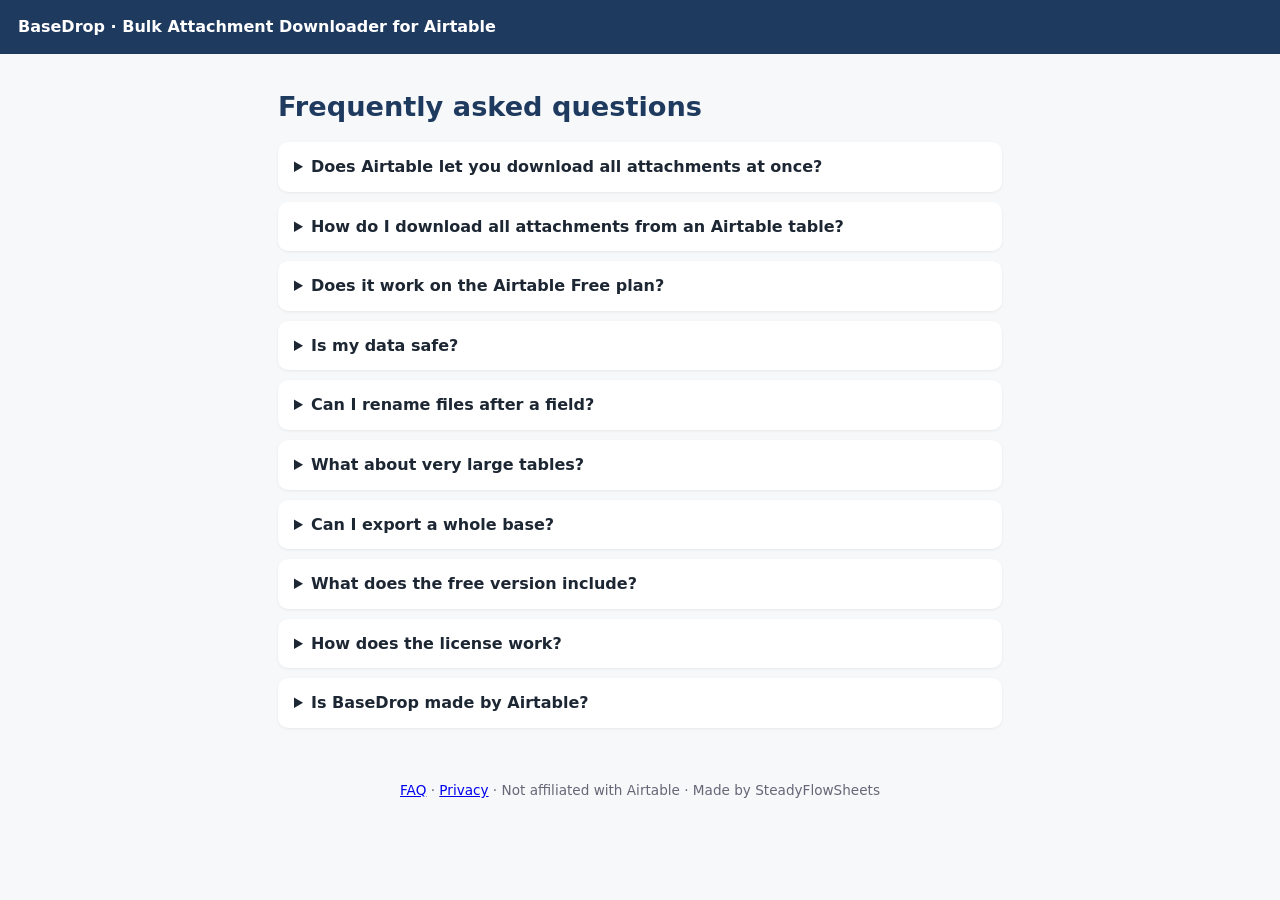
==== faq.html @ 6b37a3b2 "BaseDrop landing site" ====
<!doctype html><html lang="en"><head><meta charset="utf-8"><meta name="viewport" content="width=device-width,initial-scale=1"><title>BaseDrop FAQ – Bulk Download Airtable Attachments</title><meta name="description" content="Answers about downloading all Airtable attachments: Free plan API limits, privacy, renaming, large tables and licensing."><link rel="canonical" href="https://haihan19955.github.io/basedrop/faq.html"><meta property="og:title" content="BaseDrop FAQ – Bulk Download Airtable Attachments"><meta property="og:description" content="Answers about downloading all Airtable attachments: Free plan API limits, privacy, renaming, large tables and licensing."><meta property="og:image" content="https://haihan19955.github.io/basedrop/screenshot.png"><meta name="twitter:card" content="summary_large_image"><link rel="icon" href="icon.png"><link rel="stylesheet" href="style.css"><script type="application/ld+json">{"@context": "https://schema.org", "@type": "FAQPage", "mainEntity": [{"@type": "Question", "name": "Does Airtable let you download all attachments at once?", "acceptedAnswer": {"@type": "Answer", "text": "Not natively. Airtable has no built-in button to download every attachment in a table, so you normally open each file one by one. BaseDrop adds that missing bulk download."}}, {"@type": "Question", "name": "How do I download all attachments from an Airtable table?", "acceptedAnswer": {"@type": "Answer", "text": "Install BaseDrop, paste a read-only personal access token, pick the base, table (and optionally a view) and the attachment fields, then click Download ZIP. Every file is saved into organized ZIP files with an index.csv."}}, {"@type": "Question", "name": "Does it work on the Airtable Free plan?", "acceptedAnswer": {"@type": "Answer", "text": "Yes. BaseDrop uses the official Airtable Web API, which is available on the Free plan. Listing records costs 1 API call per 100 records (Free plan: 1,000 calls per workspace per month). Downloading the files themselves does not use API calls, and BaseDrop shows exactly how many calls each run used."}}, {"@type": "Question", "name": "Is my data safe?", "acceptedAnswer": {"@type": "Answer", "text": "Your token is stored only in your browser and only sent to api.airtable.com. Files go straight from Airtable's file servers to your computer \u2013 they never pass through a BaseDrop server. The token only needs read scopes."}}, {"@type": "Question", "name": "Can I rename files after a field?", "acceptedAnswer": {"@type": "Answer", "text": "Yes (Pro). Use templates such as {field:Client} - {field:Name} - {n}, and optionally put each record in its own folder, including nested folders like {field:Status}/{field:Name}."}}, {"@type": "Question", "name": "What about very large tables?", "acceptedAnswer": {"@type": "Answer", "text": "BaseDrop downloads with rate-limit-safe pacing (under Airtable's 5 requests/second), retries failed files, and splits big exports into multiple ZIP parts so your browser does not run out of memory."}}, {"@type": "Question", "name": "Can I export a whole base?", "acceptedAnswer": {"@type": "Answer", "text": "Yes (Pro). Whole-base mode exports every table that has attachment fields, one folder per table."}}, {"@type": "Question", "name": "What does the free version include?", "acceptedAnswer": {"@type": "Answer", "text": "Up to 50 files per run with original file names, from any table or view, plus index.csv. Pro removes the limit and unlocks renaming, folders and whole-base export."}}, {"@type": "Question", "name": "How does the license work?", "acceptedAnswer": {"@type": "Answer", "text": "Pro is a one-time purchase on Payhip. You receive a license key by email; paste it into BaseDrop. One key works on up to 3 of your own browsers. Refunds automatically deactivate the key."}}, {"@type": "Question", "name": "Is BaseDrop made by Airtable?", "acceptedAnswer": {"@type": "Answer", "text": "No. BaseDrop is an independent tool and is not affiliated with or endorsed by Airtable."}}]}</script></head><body><header><a href="./">BaseDrop · Bulk Attachment Downloader for Airtable</a></header><main><h1>Frequently asked questions</h1><details><summary>Does Airtable let you download all attachments at once?</summary><p>Not natively. Airtable has no built-in button to download every attachment in a table, so you normally open each file one by one. BaseDrop adds that missing bulk download.</p></details><details><summary>How do I download all attachments from an Airtable table?</summary><p>Install BaseDrop, paste a read-only personal access token, pick the base, table (and optionally a view) and the attachment fields, then click Download ZIP. Every file is saved into organized ZIP files with an index.csv.</p></details><details><summary>Does it work on the Airtable Free plan?</summary><p>Yes. BaseDrop uses the official Airtable Web API, which is available on the Free plan. Listing records costs 1 API call per 100 records (Free plan: 1,000 calls per workspace per month). Downloading the files themselves does not use API calls, and BaseDrop shows exactly how many calls each run used.</p></details><details><summary>Is my data safe?</summary><p>Your token is stored only in your browser and only sent to api.airtable.com. Files go straight from Airtable&#x27;s file servers to your computer – they never pass through a BaseDrop server. The token only needs read scopes.</p></details><details><summary>Can I rename files after a field?</summary><p>Yes (Pro). Use templates such as {field:Client} - {field:Name} - {n}, and optionally put each record in its own folder, including nested folders like {field:Status}/{field:Name}.</p></details><details><summary>What about very large tables?</summary><p>BaseDrop downloads with rate-limit-safe pacing (under Airtable&#x27;s 5 requests/second), retries failed files, and splits big exports into multiple ZIP parts so your browser does not run out of memory.</p></details><details><summary>Can I export a whole base?</summary><p>Yes (Pro). Whole-base mode exports every table that has attachment fields, one folder per table.</p></details><details><summary>What does the free version include?</summary><p>Up to 50 files per run with original file names, from any table or view, plus index.csv. Pro removes the limit and unlocks renaming, folders and whole-base export.</p></details><details><summary>How does the license work?</summary><p>Pro is a one-time purchase on Payhip. You receive a license key by email; paste it into BaseDrop. One key works on up to 3 of your own browsers. Refunds automatically deactivate the key.</p></details><details><summary>Is BaseDrop made by Airtable?</summary><p>No. BaseDrop is an independent tool and is not affiliated with or endorsed by Airtable.</p></details></main><footer><a href="faq.html">FAQ</a> · <a href="privacy.html">Privacy</a> · Not affiliated with Airtable · Made by SteadyFlowSheets</footer></body></html>
---- style.css ----
*{box-sizing:border-box}body{margin:0;font-family:system-ui,-apple-system,Segoe UI,Roboto,sans-serif;color:#1d2733;background:#f6f8fa;line-height:1.6}
header{background:#1F3A5F;color:#fff;padding:14px 18px}header a{color:#fff;text-decoration:none;font-weight:700}main{max-width:760px;margin:auto;padding:18px}
h1{color:#1F3A5F;font-size:1.7rem;line-height:1.25}h2{color:#2A9D8F}.card{background:#fff;border-radius:12px;padding:18px;box-shadow:0 1px 4px #0001;margin:16px 0}
label{display:block;margin:10px 0 4px;font-weight:600}input,select{width:100%;padding:10px;font-size:1rem;border:1px solid #ccd;border-radius:8px}
button{background:#2A9D8F;color:#fff;border:0;padding:12px 18px;border-radius:8px;font-size:1rem;margin-top:12px;cursor:pointer}
.res{background:#eef7f6;border-radius:8px;padding:12px;margin-top:14px}.cta{border-left:5px solid #2A9D8F}.cta a.btn{display:inline-block;background:#1F3A5F;color:#fff;padding:10px 16px;border-radius:8px;text-decoration:none;margin:4px 6px 0 0}
table{width:100%;border-collapse:collapse}td{padding:6px;border-bottom:1px solid #eee}.row{display:grid;grid-template-columns:1fr 1fr 1fr;gap:6px}
footer{text-align:center;font-size:.85rem;color:#667;padding:24px}ul.tools li{margin:10px 0}.hero{text-align:center;padding:10px 0}.hero img.shot{max-width:100%;border-radius:12px;box-shadow:0 6px 24px #0002;margin-top:14px}
.btn{display:inline-block;background:#1F3A5F;color:#fff;padding:12px 20px;border-radius:8px;text-decoration:none;font-weight:700;margin:6px}.btn.alt{background:#2A9D8F}
.grid{display:grid;grid-template-columns:1fr 1fr;gap:12px}@media(max-width:640px){.grid{grid-template-columns:1fr}}
details{background:#fff;border-radius:10px;padding:12px 16px;margin:10px 0;box-shadow:0 1px 3px #0001}summary{font-weight:700;cursor:pointer}
.price td{padding:8px}.price th{text-align:left;padding:8px;border-bottom:2px solid #1F3A5F}
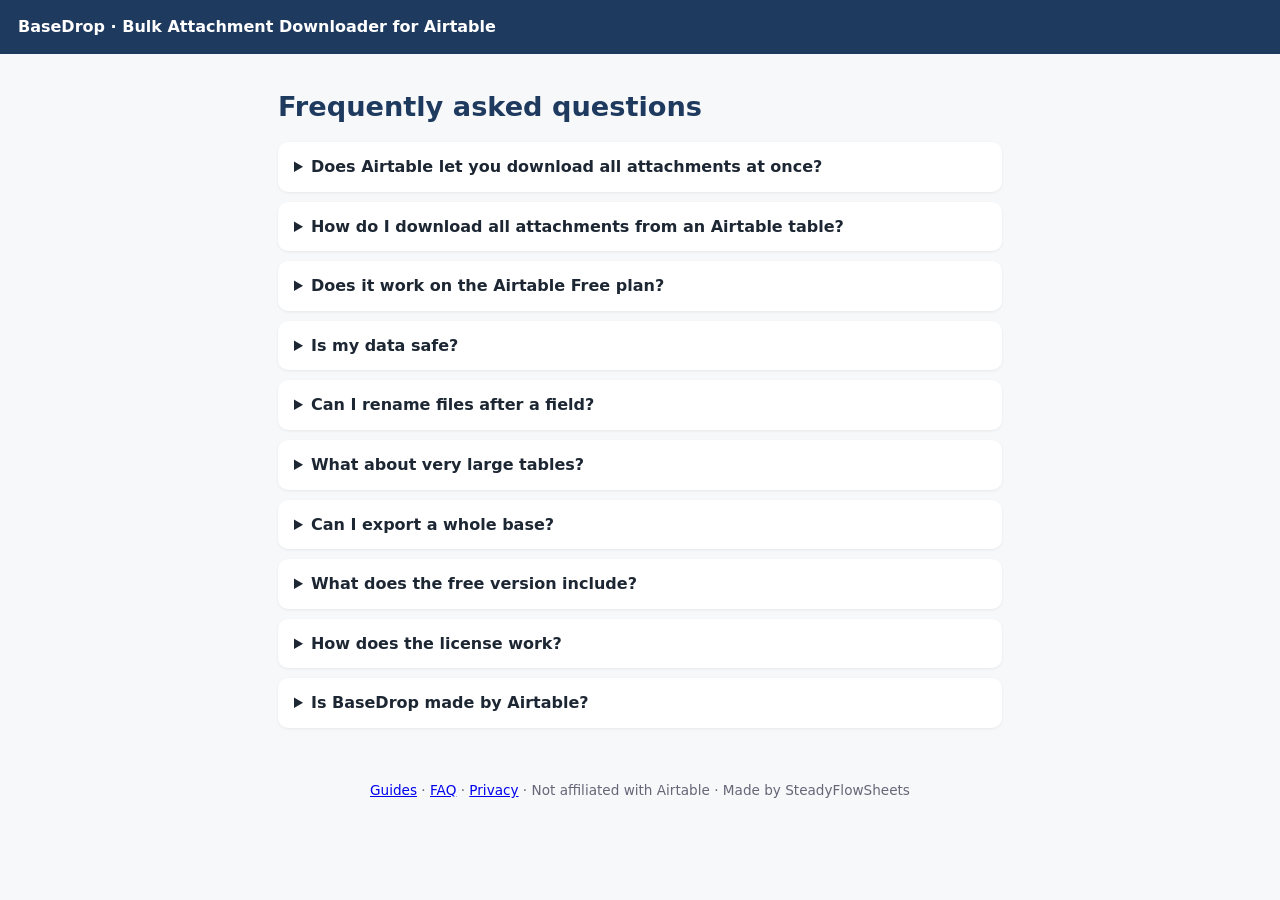
==== commit 90e6bd81: "Add 5 Airtable attachment guides, guides index, sitemap" ====
--- a/faq.html
+++ b/faq.html
@@ -1 +1 @@
-<!doctype html><html lang="en"><head><meta charset="utf-8"><meta name="viewport" content="width=device-width,initial-scale=1"><title>BaseDrop FAQ – Bulk Download Airtable Attachments</title><meta name="description" content="Answers about downloading all Airtable attachments: Free plan API limits, privacy, renaming, large tables and licensing."><link rel="canonical" href="https://haihan19955.github.io/basedrop/faq.html"><meta property="og:title" content="BaseDrop FAQ – Bulk Download Airtable Attachments"><meta property="og:description" content="Answers about downloading all Airtable attachments: Free plan API limits, privacy, renaming, large tables and licensing."><meta property="og:image" content="https://haihan19955.github.io/basedrop/screenshot.png"><meta name="twitter:card" content="summary_large_image"><link rel="icon" href="icon.png"><link rel="stylesheet" href="style.css"><script type="application/ld+json">{"@context": "https://schema.org", "@type": "FAQPage", "mainEntity": [{"@type": "Question", "name": "Does Airtable let you download all attachments at once?", "acceptedAnswer": {"@type": "Answer", "text": "Not natively. Airtable has no built-in button to download every attachment in a table, so you normally open each file one by one. BaseDrop adds that missing bulk download."}}, {"@type": "Question", "name": "How do I download all attachments from an Airtable table?", "acceptedAnswer": {"@type": "Answer", "text": "Install BaseDrop, paste a read-only personal access token, pick the base, table (and optionally a view) and the attachment fields, then click Download ZIP. Every file is saved into organized ZIP files with an index.csv."}}, {"@type": "Question", "name": "Does it work on the Airtable Free plan?", "acceptedAnswer": {"@type": "Answer", "text": "Yes. BaseDrop uses the official Airtable Web API, which is available on the Free plan. Listing records costs 1 API call per 100 records (Free plan: 1,000 calls per workspace per month). Downloading the files themselves does not use API calls, and BaseDrop shows exactly how many calls each run used."}}, {"@type": "Question", "name": "Is my data safe?", "acceptedAnswer": {"@type": "Answer", "text": "Your token is stored only in your browser and only sent to api.airtable.com. Files go straight from Airtable's file servers to your computer \u2013 they never pass through a BaseDrop server. The token only needs read scopes."}}, {"@type": "Question", "name": "Can I rename files after a field?", "acceptedAnswer": {"@type": "Answer", "text": "Yes (Pro). Use templates such as {field:Client} - {field:Name} - {n}, and optionally put each record in its own folder, including nested folders like {field:Status}/{field:Name}."}}, {"@type": "Question", "name": "What about very large tables?", "acceptedAnswer": {"@type": "Answer", "text": "BaseDrop downloads with rate-limit-safe pacing (under Airtable's 5 requests/second), retries failed files, and splits big exports into multiple ZIP parts so your browser does not run out of memory."}}, {"@type": "Question", "name": "Can I export a whole base?", "acceptedAnswer": {"@type": "Answer", "text": "Yes (Pro). Whole-base mode exports every table that has attachment fields, one folder per table."}}, {"@type": "Question", "name": "What does the free version include?", "acceptedAnswer": {"@type": "Answer", "text": "Up to 50 files per run with original file names, from any table or view, plus index.csv. Pro removes the limit and unlocks renaming, folders and whole-base export."}}, {"@type": "Question", "name": "How does the license work?", "acceptedAnswer": {"@type": "Answer", "text": "Pro is a one-time purchase on Payhip. You receive a license key by email; paste it into BaseDrop. One key works on up to 3 of your own browsers. Refunds automatically deactivate the key."}}, {"@type": "Question", "name": "Is BaseDrop made by Airtable?", "acceptedAnswer": {"@type": "Answer", "text": "No. BaseDrop is an independent tool and is not affiliated with or endorsed by Airtable."}}]}</script></head><body><header><a href="./">BaseDrop · Bulk Attachment Downloader for Airtable</a></header><main><h1>Frequently asked questions</h1><details><summary>Does Airtable let you download all attachments at once?</summary><p>Not natively. Airtable has no built-in button to download every attachment in a table, so you normally open each file one by one. BaseDrop adds that missing bulk download.</p></details><details><summary>How do I download all attachments from an Airtable table?</summary><p>Install BaseDrop, paste a read-only personal access token, pick the base, table (and optionally a view) and the attachment fields, then click Download ZIP. Every file is saved into organized ZIP files with an index.csv.</p></details><details><summary>Does it work on the Airtable Free plan?</summary><p>Yes. BaseDrop uses the official Airtable Web API, which is available on the Free plan. Listing records costs 1 API call per 100 records (Free plan: 1,000 calls per workspace per month). Downloading the files themselves does not use API calls, and BaseDrop shows exactly how many calls each run used.</p></details><details><summary>Is my data safe?</summary><p>Your token is stored only in your browser and only sent to api.airtable.com. Files go straight from Airtable&#x27;s file servers to your computer – they never pass through a BaseDrop server. The token only needs read scopes.</p></details><details><summary>Can I rename files after a field?</summary><p>Yes (Pro). Use templates such as {field:Client} - {field:Name} - {n}, and optionally put each record in its own folder, including nested folders like {field:Status}/{field:Name}.</p></details><details><summary>What about very large tables?</summary><p>BaseDrop downloads with rate-limit-safe pacing (under Airtable&#x27;s 5 requests/second), retries failed files, and splits big exports into multiple ZIP parts so your browser does not run out of memory.</p></details><details><summary>Can I export a whole base?</summary><p>Yes (Pro). Whole-base mode exports every table that has attachment fields, one folder per table.</p></details><details><summary>What does the free version include?</summary><p>Up to 50 files per run with original file names, from any table or view, plus index.csv. Pro removes the limit and unlocks renaming, folders and whole-base export.</p></details><details><summary>How does the license work?</summary><p>Pro is a one-time purchase on Payhip. You receive a license key by email; paste it into BaseDrop. One key works on up to 3 of your own browsers. Refunds automatically deactivate the key.</p></details><details><summary>Is BaseDrop made by Airtable?</summary><p>No. BaseDrop is an independent tool and is not affiliated with or endorsed by Airtable.</p></details></main><footer><a href="faq.html">FAQ</a> · <a href="privacy.html">Privacy</a> · Not affiliated with Airtable · Made by SteadyFlowSheets</footer></body></html>+<!doctype html><html lang="en"><head><meta charset="utf-8"><meta name="viewport" content="width=device-width,initial-scale=1"><title>BaseDrop FAQ – Bulk Download Airtable Attachments</title><meta name="description" content="Answers about downloading all Airtable attachments: Free plan API limits, privacy, renaming, large tables and licensing."><link rel="canonical" href="https://haihan19955.github.io/basedrop/faq.html"><meta property="og:title" content="BaseDrop FAQ – Bulk Download Airtable Attachments"><meta property="og:description" content="Answers about downloading all Airtable attachments: Free plan API limits, privacy, renaming, large tables and licensing."><meta property="og:image" content="https://haihan19955.github.io/basedrop/screenshot.png"><meta name="twitter:card" content="summary_large_image"><link rel="icon" href="icon.png"><link rel="stylesheet" href="style.css"><script type="application/ld+json">{"@context": "https://schema.org", "@type": "FAQPage", "mainEntity": [{"@type": "Question", "name": "Does Airtable let you download all attachments at once?", "acceptedAnswer": {"@type": "Answer", "text": "Not natively. Airtable has no built-in button to download every attachment in a table, so you normally open each file one by one. BaseDrop adds that missing bulk download."}}, {"@type": "Question", "name": "How do I download all attachments from an Airtable table?", "acceptedAnswer": {"@type": "Answer", "text": "Install BaseDrop, paste a read-only personal access token, pick the base, table (and optionally a view) and the attachment fields, then click Download ZIP. Every file is saved into organized ZIP files with an index.csv."}}, {"@type": "Question", "name": "Does it work on the Airtable Free plan?", "acceptedAnswer": {"@type": "Answer", "text": "Yes. BaseDrop uses the official Airtable Web API, which is available on the Free plan. Listing records costs 1 API call per 100 records (Free plan: 1,000 calls per workspace per month). Downloading the files themselves does not use API calls, and BaseDrop shows exactly how many calls each run used."}}, {"@type": "Question", "name": "Is my data safe?", "acceptedAnswer": {"@type": "Answer", "text": "Your token is stored only in your browser and only sent to api.airtable.com. Files go straight from Airtable's file servers to your computer \u2013 they never pass through a BaseDrop server. The token only needs read scopes."}}, {"@type": "Question", "name": "Can I rename files after a field?", "acceptedAnswer": {"@type": "Answer", "text": "Yes (Pro). Use templates such as {field:Client} - {field:Name} - {n}, and optionally put each record in its own folder, including nested folders like {field:Status}/{field:Name}."}}, {"@type": "Question", "name": "What about very large tables?", "acceptedAnswer": {"@type": "Answer", "text": "BaseDrop downloads with rate-limit-safe pacing (under Airtable's 5 requests/second), retries failed files, and splits big exports into multiple ZIP parts so your browser does not run out of memory."}}, {"@type": "Question", "name": "Can I export a whole base?", "acceptedAnswer": {"@type": "Answer", "text": "Yes (Pro). Whole-base mode exports every table that has attachment fields, one folder per table."}}, {"@type": "Question", "name": "What does the free version include?", "acceptedAnswer": {"@type": "Answer", "text": "Up to 50 files per run with original file names, from any table or view, plus index.csv. Pro removes the limit and unlocks renaming, folders and whole-base export."}}, {"@type": "Question", "name": "How does the license work?", "acceptedAnswer": {"@type": "Answer", "text": "Pro is a one-time purchase on Payhip. You receive a license key by email; paste it into BaseDrop. One key works on up to 3 of your own browsers. Refunds automatically deactivate the key."}}, {"@type": "Question", "name": "Is BaseDrop made by Airtable?", "acceptedAnswer": {"@type": "Answer", "text": "No. BaseDrop is an independent tool and is not affiliated with or endorsed by Airtable."}}]}</script></head><body><header><a href="./">BaseDrop · Bulk Attachment Downloader for Airtable</a></header><main><h1>Frequently asked questions</h1><details><summary>Does Airtable let you download all attachments at once?</summary><p>Not natively. Airtable has no built-in button to download every attachment in a table, so you normally open each file one by one. BaseDrop adds that missing bulk download.</p></details><details><summary>How do I download all attachments from an Airtable table?</summary><p>Install BaseDrop, paste a read-only personal access token, pick the base, table (and optionally a view) and the attachment fields, then click Download ZIP. Every file is saved into organized ZIP files with an index.csv.</p></details><details><summary>Does it work on the Airtable Free plan?</summary><p>Yes. BaseDrop uses the official Airtable Web API, which is available on the Free plan. Listing records costs 1 API call per 100 records (Free plan: 1,000 calls per workspace per month). Downloading the files themselves does not use API calls, and BaseDrop shows exactly how many calls each run used.</p></details><details><summary>Is my data safe?</summary><p>Your token is stored only in your browser and only sent to api.airtable.com. Files go straight from Airtable&#x27;s file servers to your computer – they never pass through a BaseDrop server. The token only needs read scopes.</p></details><details><summary>Can I rename files after a field?</summary><p>Yes (Pro). Use templates such as {field:Client} - {field:Name} - {n}, and optionally put each record in its own folder, including nested folders like {field:Status}/{field:Name}.</p></details><details><summary>What about very large tables?</summary><p>BaseDrop downloads with rate-limit-safe pacing (under Airtable&#x27;s 5 requests/second), retries failed files, and splits big exports into multiple ZIP parts so your browser does not run out of memory.</p></details><details><summary>Can I export a whole base?</summary><p>Yes (Pro). Whole-base mode exports every table that has attachment fields, one folder per table.</p></details><details><summary>What does the free version include?</summary><p>Up to 50 files per run with original file names, from any table or view, plus index.csv. Pro removes the limit and unlocks renaming, folders and whole-base export.</p></details><details><summary>How does the license work?</summary><p>Pro is a one-time purchase on Payhip. You receive a license key by email; paste it into BaseDrop. One key works on up to 3 of your own browsers. Refunds automatically deactivate the key.</p></details><details><summary>Is BaseDrop made by Airtable?</summary><p>No. BaseDrop is an independent tool and is not affiliated with or endorsed by Airtable.</p></details></main><footer><a href="guides.html">Guides</a> · <a href="faq.html">FAQ</a> · <a href="privacy.html">Privacy</a> · Not affiliated with Airtable · Made by SteadyFlowSheets</footer></body></html>
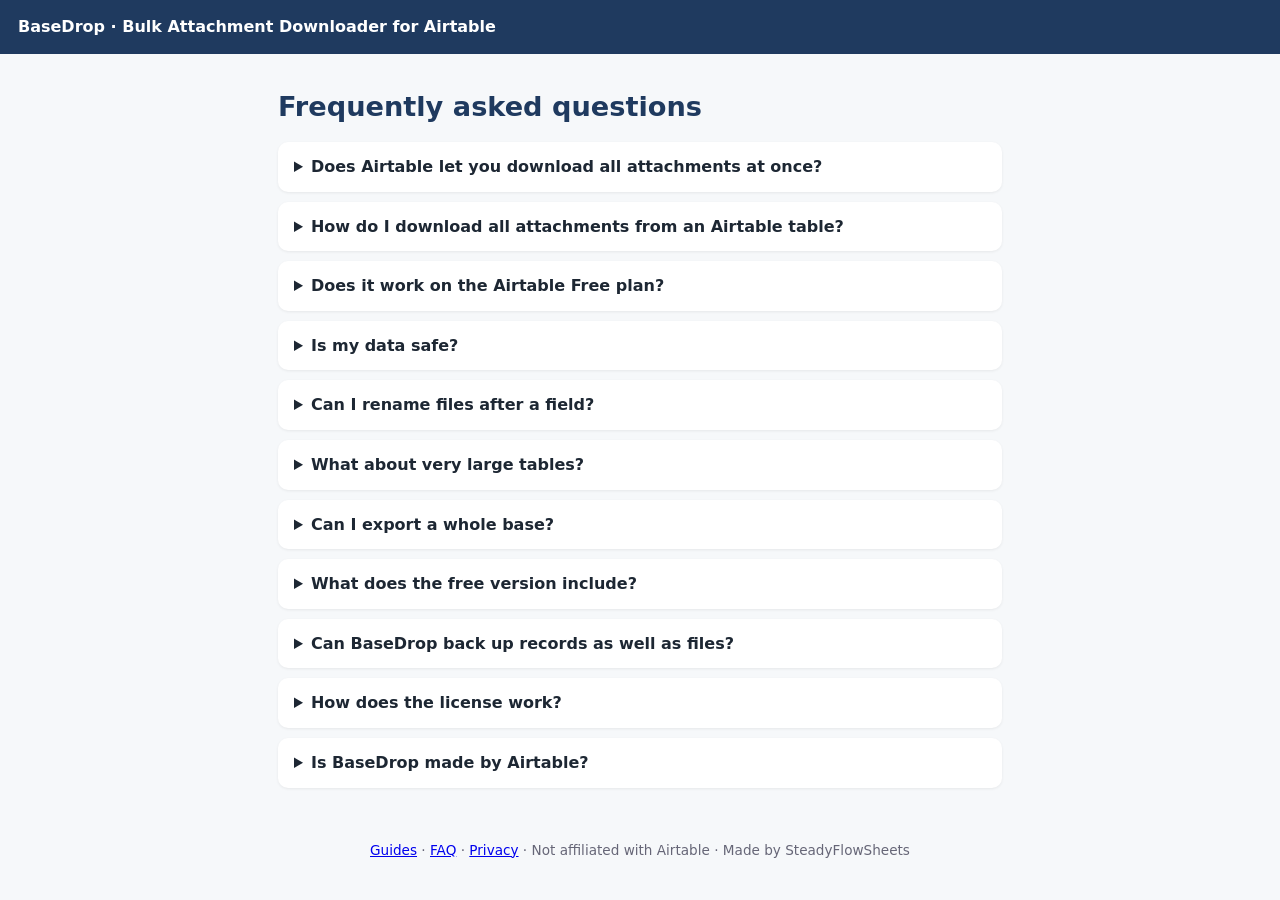
==== commit f282f82a: "v1.1.0: Full backup (records+files, incremental, Notion CSV); updated backup guide" ====
--- a/faq.html
+++ b/faq.html
@@ -1 +1 @@
-<!doctype html><html lang="en"><head><meta charset="utf-8"><meta name="viewport" content="width=device-width,initial-scale=1"><title>BaseDrop FAQ – Bulk Download Airtable Attachments</title><meta name="description" content="Answers about downloading all Airtable attachments: Free plan API limits, privacy, renaming, large tables and licensing."><link rel="canonical" href="https://haihan19955.github.io/basedrop/faq.html"><meta property="og:title" content="BaseDrop FAQ – Bulk Download Airtable Attachments"><meta property="og:description" content="Answers about downloading all Airtable attachments: Free plan API limits, privacy, renaming, large tables and licensing."><meta property="og:image" content="https://haihan19955.github.io/basedrop/screenshot.png"><meta name="twitter:card" content="summary_large_image"><link rel="icon" href="icon.png"><link rel="stylesheet" href="style.css"><script type="application/ld+json">{"@context": "https://schema.org", "@type": "FAQPage", "mainEntity": [{"@type": "Question", "name": "Does Airtable let you download all attachments at once?", "acceptedAnswer": {"@type": "Answer", "text": "Not natively. Airtable has no built-in button to download every attachment in a table, so you normally open each file one by one. BaseDrop adds that missing bulk download."}}, {"@type": "Question", "name": "How do I download all attachments from an Airtable table?", "acceptedAnswer": {"@type": "Answer", "text": "Install BaseDrop, paste a read-only personal access token, pick the base, table (and optionally a view) and the attachment fields, then click Download ZIP. Every file is saved into organized ZIP files with an index.csv."}}, {"@type": "Question", "name": "Does it work on the Airtable Free plan?", "acceptedAnswer": {"@type": "Answer", "text": "Yes. BaseDrop uses the official Airtable Web API, which is available on the Free plan. Listing records costs 1 API call per 100 records (Free plan: 1,000 calls per workspace per month). Downloading the files themselves does not use API calls, and BaseDrop shows exactly how many calls each run used."}}, {"@type": "Question", "name": "Is my data safe?", "acceptedAnswer": {"@type": "Answer", "text": "Your token is stored only in your browser and only sent to api.airtable.com. Files go straight from Airtable's file servers to your computer \u2013 they never pass through a BaseDrop server. The token only needs read scopes."}}, {"@type": "Question", "name": "Can I rename files after a field?", "acceptedAnswer": {"@type": "Answer", "text": "Yes (Pro). Use templates such as {field:Client} - {field:Name} - {n}, and optionally put each record in its own folder, including nested folders like {field:Status}/{field:Name}."}}, {"@type": "Question", "name": "What about very large tables?", "acceptedAnswer": {"@type": "Answer", "text": "BaseDrop downloads with rate-limit-safe pacing (under Airtable's 5 requests/second), retries failed files, and splits big exports into multiple ZIP parts so your browser does not run out of memory."}}, {"@type": "Question", "name": "Can I export a whole base?", "acceptedAnswer": {"@type": "Answer", "text": "Yes (Pro). Whole-base mode exports every table that has attachment fields, one folder per table."}}, {"@type": "Question", "name": "What does the free version include?", "acceptedAnswer": {"@type": "Answer", "text": "Up to 50 files per run with original file names, from any table or view, plus index.csv. Pro removes the limit and unlocks renaming, folders and whole-base export."}}, {"@type": "Question", "name": "How does the license work?", "acceptedAnswer": {"@type": "Answer", "text": "Pro is a one-time purchase on Payhip. You receive a license key by email; paste it into BaseDrop. One key works on up to 3 of your own browsers. Refunds automatically deactivate the key."}}, {"@type": "Question", "name": "Is BaseDrop made by Airtable?", "acceptedAnswer": {"@type": "Answer", "text": "No. BaseDrop is an independent tool and is not affiliated with or endorsed by Airtable."}}]}</script></head><body><header><a href="./">BaseDrop · Bulk Attachment Downloader for Airtable</a></header><main><h1>Frequently asked questions</h1><details><summary>Does Airtable let you download all attachments at once?</summary><p>Not natively. Airtable has no built-in button to download every attachment in a table, so you normally open each file one by one. BaseDrop adds that missing bulk download.</p></details><details><summary>How do I download all attachments from an Airtable table?</summary><p>Install BaseDrop, paste a read-only personal access token, pick the base, table (and optionally a view) and the attachment fields, then click Download ZIP. Every file is saved into organized ZIP files with an index.csv.</p></details><details><summary>Does it work on the Airtable Free plan?</summary><p>Yes. BaseDrop uses the official Airtable Web API, which is available on the Free plan. Listing records costs 1 API call per 100 records (Free plan: 1,000 calls per workspace per month). Downloading the files themselves does not use API calls, and BaseDrop shows exactly how many calls each run used.</p></details><details><summary>Is my data safe?</summary><p>Your token is stored only in your browser and only sent to api.airtable.com. Files go straight from Airtable&#x27;s file servers to your computer – they never pass through a BaseDrop server. The token only needs read scopes.</p></details><details><summary>Can I rename files after a field?</summary><p>Yes (Pro). Use templates such as {field:Client} - {field:Name} - {n}, and optionally put each record in its own folder, including nested folders like {field:Status}/{field:Name}.</p></details><details><summary>What about very large tables?</summary><p>BaseDrop downloads with rate-limit-safe pacing (under Airtable&#x27;s 5 requests/second), retries failed files, and splits big exports into multiple ZIP parts so your browser does not run out of memory.</p></details><details><summary>Can I export a whole base?</summary><p>Yes (Pro). Whole-base mode exports every table that has attachment fields, one folder per table.</p></details><details><summary>What does the free version include?</summary><p>Up to 50 files per run with original file names, from any table or view, plus index.csv. Pro removes the limit and unlocks renaming, folders and whole-base export.</p></details><details><summary>How does the license work?</summary><p>Pro is a one-time purchase on Payhip. You receive a license key by email; paste it into BaseDrop. One key works on up to 3 of your own browsers. Refunds automatically deactivate the key.</p></details><details><summary>Is BaseDrop made by Airtable?</summary><p>No. BaseDrop is an independent tool and is not affiliated with or endorsed by Airtable.</p></details></main><footer><a href="guides.html">Guides</a> · <a href="faq.html">FAQ</a> · <a href="privacy.html">Privacy</a> · Not affiliated with Airtable · Made by SteadyFlowSheets</footer></body></html>+<!doctype html><html lang="en"><head><meta charset="utf-8"><meta name="viewport" content="width=device-width,initial-scale=1"><title>BaseDrop FAQ – Bulk Download Airtable Attachments</title><meta name="description" content="Answers about downloading all Airtable attachments: Free plan API limits, privacy, renaming, large tables and licensing."><link rel="canonical" href="https://haihan19955.github.io/basedrop/faq.html"><meta property="og:title" content="BaseDrop FAQ – Bulk Download Airtable Attachments"><meta property="og:description" content="Answers about downloading all Airtable attachments: Free plan API limits, privacy, renaming, large tables and licensing."><meta property="og:image" content="https://haihan19955.github.io/basedrop/screenshot.png"><meta name="twitter:card" content="summary_large_image"><link rel="icon" href="icon.png"><link rel="stylesheet" href="style.css"><script type="application/ld+json">{"@context": "https://schema.org", "@type": "FAQPage", "mainEntity": [{"@type": "Question", "name": "Does Airtable let you download all attachments at once?", "acceptedAnswer": {"@type": "Answer", "text": "Not natively. Airtable has no built-in button to download every attachment in a table, so you normally open each file one by one. BaseDrop adds that missing bulk download."}}, {"@type": "Question", "name": "How do I download all attachments from an Airtable table?", "acceptedAnswer": {"@type": "Answer", "text": "Install BaseDrop, paste a read-only personal access token, pick the base, table (and optionally a view) and the attachment fields, then click Download ZIP. Every file is saved into organized ZIP files with an index.csv."}}, {"@type": "Question", "name": "Does it work on the Airtable Free plan?", "acceptedAnswer": {"@type": "Answer", "text": "Yes. BaseDrop uses the official Airtable Web API, which is available on the Free plan. Listing records costs 1 API call per 100 records (Free plan: 1,000 calls per workspace per month). Downloading the files themselves does not use API calls, and BaseDrop shows exactly how many calls each run used."}}, {"@type": "Question", "name": "Is my data safe?", "acceptedAnswer": {"@type": "Answer", "text": "Your token is stored only in your browser and only sent to api.airtable.com. Files go straight from Airtable's file servers to your computer \u2013 they never pass through a BaseDrop server. The token only needs read scopes."}}, {"@type": "Question", "name": "Can I rename files after a field?", "acceptedAnswer": {"@type": "Answer", "text": "Yes (Pro). Use templates such as {field:Client} - {field:Name} - {n}, and optionally put each record in its own folder, including nested folders like {field:Status}/{field:Name}."}}, {"@type": "Question", "name": "What about very large tables?", "acceptedAnswer": {"@type": "Answer", "text": "BaseDrop downloads with rate-limit-safe pacing (under Airtable's 5 requests/second), retries failed files, and splits big exports into multiple ZIP parts so your browser does not run out of memory."}}, {"@type": "Question", "name": "Can I export a whole base?", "acceptedAnswer": {"@type": "Answer", "text": "Yes (Pro). Whole-base mode exports every table that has attachment fields, one folder per table."}}, {"@type": "Question", "name": "What does the free version include?", "acceptedAnswer": {"@type": "Answer", "text": "Up to 50 files per run with original file names, from any table or view, plus index.csv. Pro removes the limit and unlocks renaming, folders, whole-base export and full backups."}}, {"@type": "Question", "name": "Can BaseDrop back up records as well as files?", "acceptedAnswer": {"@type": "Answer", "text": "Yes (Pro, v1.1). Full backup mode writes, for every table, records.csv and records.json whose attachment cells point to the saved files by relative path, plus schema.json and manifest.json. Incremental mode skips files saved by an earlier backup of the same base; extract all backup ZIPs of a base into one folder. An optional Notion-import CSV is included. Automations, interfaces and formula definitions are not available through the API and are not included."}}, {"@type": "Question", "name": "How does the license work?", "acceptedAnswer": {"@type": "Answer", "text": "Pro is a one-time purchase on Payhip. You receive a license key by email; paste it into BaseDrop. One key works on up to 3 of your own browsers. Refunds automatically deactivate the key."}}, {"@type": "Question", "name": "Is BaseDrop made by Airtable?", "acceptedAnswer": {"@type": "Answer", "text": "No. BaseDrop is an independent tool and is not affiliated with or endorsed by Airtable."}}]}</script></head><body><header><a href="./">BaseDrop · Bulk Attachment Downloader for Airtable</a></header><main><h1>Frequently asked questions</h1><details><summary>Does Airtable let you download all attachments at once?</summary><p>Not natively. Airtable has no built-in button to download every attachment in a table, so you normally open each file one by one. BaseDrop adds that missing bulk download.</p></details><details><summary>How do I download all attachments from an Airtable table?</summary><p>Install BaseDrop, paste a read-only personal access token, pick the base, table (and optionally a view) and the attachment fields, then click Download ZIP. Every file is saved into organized ZIP files with an index.csv.</p></details><details><summary>Does it work on the Airtable Free plan?</summary><p>Yes. BaseDrop uses the official Airtable Web API, which is available on the Free plan. Listing records costs 1 API call per 100 records (Free plan: 1,000 calls per workspace per month). Downloading the files themselves does not use API calls, and BaseDrop shows exactly how many calls each run used.</p></details><details><summary>Is my data safe?</summary><p>Your token is stored only in your browser and only sent to api.airtable.com. Files go straight from Airtable&#x27;s file servers to your computer – they never pass through a BaseDrop server. The token only needs read scopes.</p></details><details><summary>Can I rename files after a field?</summary><p>Yes (Pro). Use templates such as {field:Client} - {field:Name} - {n}, and optionally put each record in its own folder, including nested folders like {field:Status}/{field:Name}.</p></details><details><summary>What about very large tables?</summary><p>BaseDrop downloads with rate-limit-safe pacing (under Airtable&#x27;s 5 requests/second), retries failed files, and splits big exports into multiple ZIP parts so your browser does not run out of memory.</p></details><details><summary>Can I export a whole base?</summary><p>Yes (Pro). Whole-base mode exports every table that has attachment fields, one folder per table.</p></details><details><summary>What does the free version include?</summary><p>Up to 50 files per run with original file names, from any table or view, plus index.csv. Pro removes the limit and unlocks renaming, folders, whole-base export and full backups.</p></details><details><summary>Can BaseDrop back up records as well as files?</summary><p>Yes (Pro, v1.1). Full backup mode writes, for every table, records.csv and records.json whose attachment cells point to the saved files by relative path, plus schema.json and manifest.json. Incremental mode skips files saved by an earlier backup of the same base; extract all backup ZIPs of a base into one folder. An optional Notion-import CSV is included. Automations, interfaces and formula definitions are not available through the API and are not included.</p></details><details><summary>How does the license work?</summary><p>Pro is a one-time purchase on Payhip. You receive a license key by email; paste it into BaseDrop. One key works on up to 3 of your own browsers. Refunds automatically deactivate the key.</p></details><details><summary>Is BaseDrop made by Airtable?</summary><p>No. BaseDrop is an independent tool and is not affiliated with or endorsed by Airtable.</p></details></main><footer><a href="guides.html">Guides</a> · <a href="faq.html">FAQ</a> · <a href="privacy.html">Privacy</a> · Not affiliated with Airtable · Made by SteadyFlowSheets</footer></body></html>
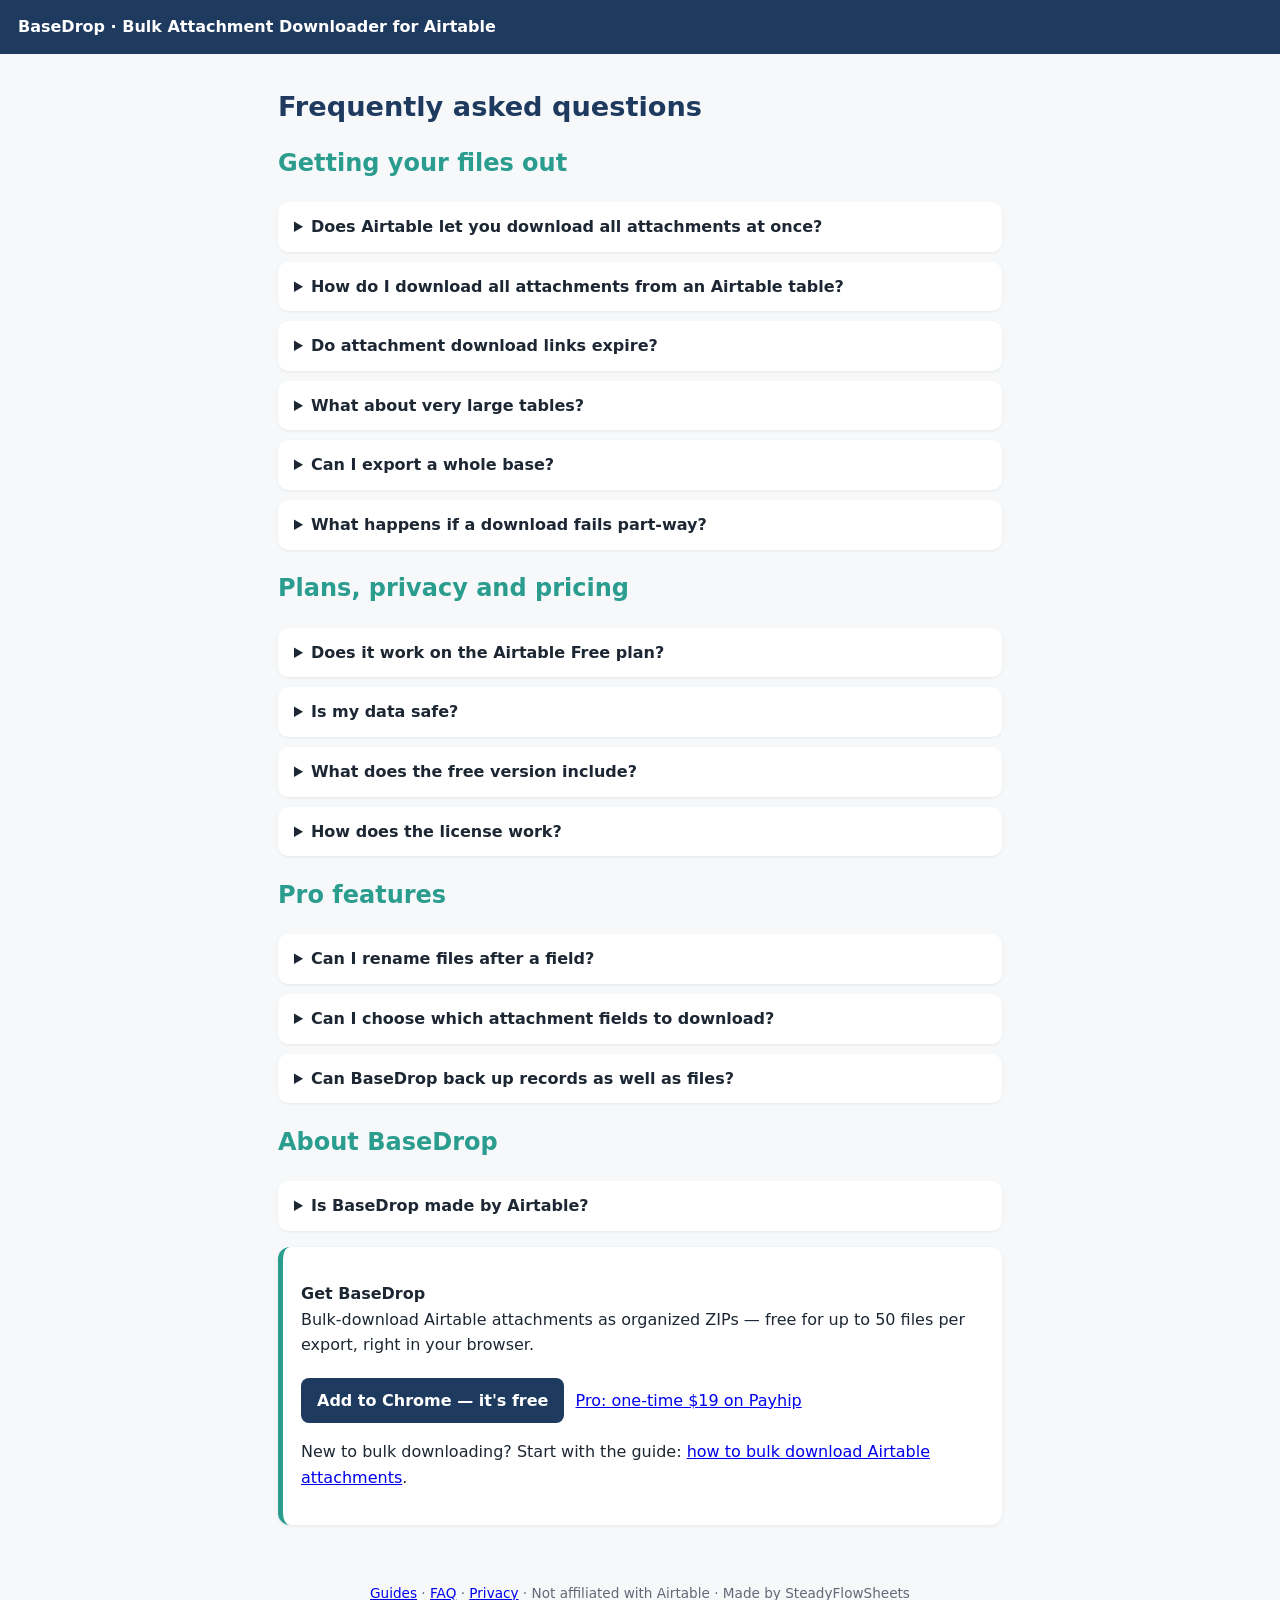
==== commit 32a20361: "SEO batch B: hub summaries, index guide links, folders+faq expansion" ====
--- a/faq.html
+++ b/faq.html
@@ -1 +1 @@
-<!doctype html><html lang="en"><head><meta charset="utf-8"><meta name="viewport" content="width=device-width,initial-scale=1"><title>BaseDrop FAQ – Bulk Download Airtable Attachments</title><meta name="description" content="Answers about downloading all Airtable attachments: Free plan API limits, privacy, renaming, large tables and licensing."><link rel="canonical" href="https://haihan19955.github.io/basedrop/faq.html"><meta property="og:title" content="BaseDrop FAQ – Bulk Download Airtable Attachments"><meta property="og:description" content="Answers about downloading all Airtable attachments: Free plan API limits, privacy, renaming, large tables and licensing."><meta property="og:image" content="https://haihan19955.github.io/basedrop/screenshot.png"><meta name="twitter:card" content="summary_large_image"><link rel="icon" href="icon.png"><link rel="stylesheet" href="style.css"><script type="application/ld+json">{"@context": "https://schema.org", "@type": "FAQPage", "mainEntity": [{"@type": "Question", "name": "Does Airtable let you download all attachments at once?", "acceptedAnswer": {"@type": "Answer", "text": "Not natively. Airtable has no built-in button to download every attachment in a table, so you normally open each file one by one. BaseDrop adds that missing bulk download."}}, {"@type": "Question", "name": "How do I download all attachments from an Airtable table?", "acceptedAnswer": {"@type": "Answer", "text": "Install BaseDrop, paste a read-only personal access token, pick the base, table (and optionally a view) and the attachment fields, then click Download ZIP. Every file is saved into organized ZIP files with an index.csv."}}, {"@type": "Question", "name": "Does it work on the Airtable Free plan?", "acceptedAnswer": {"@type": "Answer", "text": "Yes. BaseDrop uses the official Airtable Web API, which is available on the Free plan. Listing records costs 1 API call per 100 records (Free plan: 1,000 calls per workspace per month). Downloading the files themselves does not use API calls, and BaseDrop shows exactly how many calls each run used."}}, {"@type": "Question", "name": "Is my data safe?", "acceptedAnswer": {"@type": "Answer", "text": "Your token is stored only in your browser and only sent to api.airtable.com. Files go straight from Airtable's file servers to your computer \u2013 they never pass through a BaseDrop server. The token only needs read scopes."}}, {"@type": "Question", "name": "Can I rename files after a field?", "acceptedAnswer": {"@type": "Answer", "text": "Yes (Pro). Use templates such as {field:Client} - {field:Name} - {n}, and optionally put each record in its own folder, including nested folders like {field:Status}/{field:Name}."}}, {"@type": "Question", "name": "What about very large tables?", "acceptedAnswer": {"@type": "Answer", "text": "BaseDrop downloads with rate-limit-safe pacing (under Airtable's 5 requests/second), retries failed files, and splits big exports into multiple ZIP parts so your browser does not run out of memory."}}, {"@type": "Question", "name": "Can I export a whole base?", "acceptedAnswer": {"@type": "Answer", "text": "Yes (Pro). Whole-base mode exports every table that has attachment fields, one folder per table."}}, {"@type": "Question", "name": "What does the free version include?", "acceptedAnswer": {"@type": "Answer", "text": "Up to 50 files per run with original file names, from any table or view, plus index.csv. Pro removes the limit and unlocks renaming, folders, whole-base export and full backups."}}, {"@type": "Question", "name": "Can BaseDrop back up records as well as files?", "acceptedAnswer": {"@type": "Answer", "text": "Yes (Pro, v1.1). Full backup mode writes, for every table, records.csv and records.json whose attachment cells point to the saved files by relative path, plus schema.json and manifest.json. Incremental mode skips files saved by an earlier backup of the same base; extract all backup ZIPs of a base into one folder. An optional Notion-import CSV is included. Automations, interfaces and formula definitions are not available through the API and are not included."}}, {"@type": "Question", "name": "How does the license work?", "acceptedAnswer": {"@type": "Answer", "text": "Pro is a one-time purchase on Payhip. You receive a license key by email; paste it into BaseDrop. One key works on up to 3 of your own browsers. Refunds automatically deactivate the key."}}, {"@type": "Question", "name": "Is BaseDrop made by Airtable?", "acceptedAnswer": {"@type": "Answer", "text": "No. BaseDrop is an independent tool and is not affiliated with or endorsed by Airtable."}}]}</script></head><body><header><a href="./">BaseDrop · Bulk Attachment Downloader for Airtable</a></header><main><h1>Frequently asked questions</h1><details><summary>Does Airtable let you download all attachments at once?</summary><p>Not natively. Airtable has no built-in button to download every attachment in a table, so you normally open each file one by one. BaseDrop adds that missing bulk download.</p></details><details><summary>How do I download all attachments from an Airtable table?</summary><p>Install BaseDrop, paste a read-only personal access token, pick the base, table (and optionally a view) and the attachment fields, then click Download ZIP. Every file is saved into organized ZIP files with an index.csv.</p></details><details><summary>Does it work on the Airtable Free plan?</summary><p>Yes. BaseDrop uses the official Airtable Web API, which is available on the Free plan. Listing records costs 1 API call per 100 records (Free plan: 1,000 calls per workspace per month). Downloading the files themselves does not use API calls, and BaseDrop shows exactly how many calls each run used.</p></details><details><summary>Is my data safe?</summary><p>Your token is stored only in your browser and only sent to api.airtable.com. Files go straight from Airtable&#x27;s file servers to your computer – they never pass through a BaseDrop server. The token only needs read scopes.</p></details><details><summary>Can I rename files after a field?</summary><p>Yes (Pro). Use templates such as {field:Client} - {field:Name} - {n}, and optionally put each record in its own folder, including nested folders like {field:Status}/{field:Name}.</p></details><details><summary>What about very large tables?</summary><p>BaseDrop downloads with rate-limit-safe pacing (under Airtable&#x27;s 5 requests/second), retries failed files, and splits big exports into multiple ZIP parts so your browser does not run out of memory.</p></details><details><summary>Can I export a whole base?</summary><p>Yes (Pro). Whole-base mode exports every table that has attachment fields, one folder per table.</p></details><details><summary>What does the free version include?</summary><p>Up to 50 files per run with original file names, from any table or view, plus index.csv. Pro removes the limit and unlocks renaming, folders, whole-base export and full backups.</p></details><details><summary>Can BaseDrop back up records as well as files?</summary><p>Yes (Pro, v1.1). Full backup mode writes, for every table, records.csv and records.json whose attachment cells point to the saved files by relative path, plus schema.json and manifest.json. Incremental mode skips files saved by an earlier backup of the same base; extract all backup ZIPs of a base into one folder. An optional Notion-import CSV is included. Automations, interfaces and formula definitions are not available through the API and are not included.</p></details><details><summary>How does the license work?</summary><p>Pro is a one-time purchase on Payhip. You receive a license key by email; paste it into BaseDrop. One key works on up to 3 of your own browsers. Refunds automatically deactivate the key.</p></details><details><summary>Is BaseDrop made by Airtable?</summary><p>No. BaseDrop is an independent tool and is not affiliated with or endorsed by Airtable.</p></details></main><footer><a href="guides.html">Guides</a> · <a href="faq.html">FAQ</a> · <a href="privacy.html">Privacy</a> · Not affiliated with Airtable · Made by SteadyFlowSheets</footer></body></html>+<!doctype html><html lang="en"><head><meta charset="utf-8"><meta name="viewport" content="width=device-width,initial-scale=1"><title>BaseDrop FAQ – Bulk Download Airtable Attachments</title><meta name="description" content="Answers about downloading all Airtable attachments: Free plan API limits, privacy, renaming, large tables and licensing."><link rel="canonical" href="https://haihan19955.github.io/basedrop/faq.html"><meta property="og:title" content="BaseDrop FAQ – Bulk Download Airtable Attachments"><meta property="og:description" content="Answers about downloading all Airtable attachments: Free plan API limits, privacy, renaming, large tables and licensing."><meta property="og:image" content="https://haihan19955.github.io/basedrop/screenshot.png"><meta name="twitter:card" content="summary_large_image"><link rel="icon" href="icon.png"><link rel="stylesheet" href="style.css"><script type="application/ld+json">{"@context": "https://schema.org", "@type": "FAQPage", "mainEntity": [{"@type": "Question", "name": "Does Airtable let you download all attachments at once?", "acceptedAnswer": {"@type": "Answer", "text": "Not natively. Airtable has no built-in button to download every attachment in a table, so you normally open each file one by one. BaseDrop adds that missing bulk download."}}, {"@type": "Question", "name": "How do I download all attachments from an Airtable table?", "acceptedAnswer": {"@type": "Answer", "text": "Install BaseDrop, paste a read-only personal access token, pick the base, table (and optionally a view) and the attachment fields, then click Download ZIP. Every file is saved into organized ZIP files with an index.csv."}}, {"@type": "Question", "name": "Do attachment download links expire?", "acceptedAnswer": {"@type": "Answer", "text": "Yes. The links in a CSV export or an API response live only a few hours, which is why saving a spreadsheet of links is not a download strategy. BaseDrop fetches fresh links and downloads the files in the same run, so expiry never gets a chance to bite."}}, {"@type": "Question", "name": "What about very large tables?", "acceptedAnswer": {"@type": "Answer", "text": "BaseDrop downloads with rate-limit-safe pacing (under Airtable's 5 requests/second), retries failed files, and splits big exports into multiple ZIP parts so your browser does not run out of memory."}}, {"@type": "Question", "name": "Can I export a whole base?", "acceptedAnswer": {"@type": "Answer", "text": "Yes (Pro). Whole-base mode exports every table that has attachment fields, one folder per table."}}, {"@type": "Question", "name": "What happens if a download fails part-way?", "acceptedAnswer": {"@type": "Answer", "text": "BaseDrop paces requests under Airtable's rate limit and retries failed files automatically; very large exports are split into multiple ZIP parts so the browser does not run out of memory. If a run is interrupted, just start it again — in full-backup mode, incremental runs skip files an earlier backup already saved."}}, {"@type": "Question", "name": "Does it work on the Airtable Free plan?", "acceptedAnswer": {"@type": "Answer", "text": "Yes. BaseDrop uses the official Airtable Web API, which is available on the Free plan. Listing records costs 1 API call per 100 records (Free plan: 1,000 calls per workspace per month). Downloading the files themselves does not use API calls, and BaseDrop shows exactly how many calls each run used."}}, {"@type": "Question", "name": "Is my data safe?", "acceptedAnswer": {"@type": "Answer", "text": "Your token is stored only in your browser and only sent to api.airtable.com. Files go straight from Airtable's file servers to your computer – they never pass through a BaseDrop server. The token only needs read scopes."}}, {"@type": "Question", "name": "What does the free version include?", "acceptedAnswer": {"@type": "Answer", "text": "Up to 50 files per run with original file names, from any table or view, plus index.csv. Pro removes the limit and unlocks renaming, folders, whole-base export and full backups."}}, {"@type": "Question", "name": "How does the license work?", "acceptedAnswer": {"@type": "Answer", "text": "Pro is a one-time purchase on Payhip. You receive a license key by email; paste it into BaseDrop. One key works on up to 3 of your own browsers. Refunds automatically deactivate the key."}}, {"@type": "Question", "name": "Can I rename files after a field?", "acceptedAnswer": {"@type": "Answer", "text": "Yes (Pro). Use templates such as {field:Client} - {field:Name} - {n}, and optionally put each record in its own folder, including nested folders like {field:Status}/{field:Name}."}}, {"@type": "Question", "name": "Can I choose which attachment fields to download?", "acceptedAnswer": {"@type": "Answer", "text": "Yes. You pick the base, the table (or a view) and exactly which attachment fields to include, so you can leave out fields you do not need and keep the export small."}}, {"@type": "Question", "name": "Can BaseDrop back up records as well as files?", "acceptedAnswer": {"@type": "Answer", "text": "Yes (Pro, v1.1). Full backup mode writes, for every table, records.csv and records.json whose attachment cells point to the saved files by relative path, plus schema.json and manifest.json. Incremental mode skips files saved by an earlier backup of the same base; extract all backup ZIPs of a base into one folder. An optional Notion-import CSV is included. Automations, interfaces and formula definitions are not available through the API and are not included."}}, {"@type": "Question", "name": "Is BaseDrop made by Airtable?", "acceptedAnswer": {"@type": "Answer", "text": "No. BaseDrop is an independent tool and is not affiliated with or endorsed by Airtable."}}]}</script></head><body><header><a href="./">BaseDrop · Bulk Attachment Downloader for Airtable</a></header><main><h1>Frequently asked questions</h1><h2>Getting your files out</h2><details><summary>Does Airtable let you download all attachments at once?</summary><p>Not natively. Airtable has no built-in button to download every attachment in a table, so you normally open each file one by one. BaseDrop adds that missing bulk download.</p></details><details><summary>How do I download all attachments from an Airtable table?</summary><p>Install BaseDrop, paste a read-only personal access token, pick the base, table (and optionally a view) and the attachment fields, then click Download ZIP. Every file is saved into organized ZIP files with an index.csv.</p></details><details><summary>Do attachment download links expire?</summary><p>Yes. The links in a CSV export or an API response live only a few hours, which is why saving a spreadsheet of links is not a download strategy. BaseDrop fetches fresh links and downloads the files in the same run, so expiry never gets a chance to bite. Background: <a href="guide-airtable-attachment-urls-expire.html">why Airtable attachment URLs expire</a>.</p></details><details><summary>What about very large tables?</summary><p>BaseDrop downloads with rate-limit-safe pacing (under Airtable&#x27;s 5 requests/second), retries failed files, and splits big exports into multiple ZIP parts so your browser does not run out of memory.</p></details><details><summary>Can I export a whole base?</summary><p>Yes (Pro). Whole-base mode exports every table that has attachment fields, one folder per table.</p></details><details><summary>What happens if a download fails part-way?</summary><p>BaseDrop paces requests under Airtable's rate limit and retries failed files automatically; very large exports are split into multiple ZIP parts so the browser does not run out of memory. If a run is interrupted, just start it again — in full-backup mode, incremental runs skip files an earlier backup already saved.</p></details><h2>Plans, privacy and pricing</h2><details><summary>Does it work on the Airtable Free plan?</summary><p>Yes. BaseDrop uses the official Airtable Web API, which is available on the Free plan. Listing records costs 1 API call per 100 records (Free plan: 1,000 calls per workspace per month). Downloading the files themselves does not use API calls, and BaseDrop shows exactly how many calls each run used.</p></details><details><summary>Is my data safe?</summary><p>Your token is stored only in your browser and only sent to api.airtable.com. Files go straight from Airtable&#x27;s file servers to your computer – they never pass through a BaseDrop server. The token only needs read scopes.</p></details><details><summary>What does the free version include?</summary><p>Up to 50 files per run with original file names, from any table or view, plus index.csv. Pro removes the limit and unlocks renaming, folders, whole-base export and full backups.</p></details><details><summary>How does the license work?</summary><p>Pro is a one-time purchase on Payhip. You receive a license key by email; paste it into BaseDrop. One key works on up to 3 of your own browsers. Refunds automatically deactivate the key.</p></details><h2>Pro features</h2><details><summary>Can I rename files after a field?</summary><p>Yes (Pro). Use templates such as {field:Client} - {field:Name} - {n}, and optionally put each record in its own folder, including nested folders like {field:Status}/{field:Name}.</p></details><details><summary>Can I choose which attachment fields to download?</summary><p>Yes. You pick the base, the table (or a view) and exactly which attachment fields to include, so you can leave out fields you do not need — for example internal scans — and keep the export small.</p></details><details><summary>Can BaseDrop back up records as well as files?</summary><p>Yes (Pro, v1.1). Full backup mode writes, for every table, records.csv and records.json whose attachment cells point to the saved files by relative path, plus schema.json and manifest.json. Incremental mode skips files saved by an earlier backup of the same base; extract all backup ZIPs of a base into one folder. An optional Notion-import CSV is included. Automations, interfaces and formula definitions are not available through the API and are not included.</p></details><h2>About BaseDrop</h2><details><summary>Is BaseDrop made by Airtable?</summary><p>No. BaseDrop is an independent tool and is not affiliated with or endorsed by Airtable.</p></details><div class="card cta"><p><strong>Get BaseDrop</strong><br>Bulk-download Airtable attachments as organized ZIPs — free for up to 50 files per export, right in your browser.</p><p><a class="btn" href="https://chromewebstore.google.com/detail/liclodjlieehpngadfgfnohoejecojnp">Add to Chrome — it's free</a> <a href="https://payhip.com/b/qokFH">Pro: one-time $19 on Payhip</a></p><p>New to bulk downloading? Start with the guide: <a href="guide-bulk-download-airtable-attachments.html">how to bulk download Airtable attachments</a>.</p></div></main><footer><a href="guides.html">Guides</a> · <a href="faq.html">FAQ</a> · <a href="privacy.html">Privacy</a> · Not affiliated with Airtable · Made by SteadyFlowSheets</footer></body></html>
